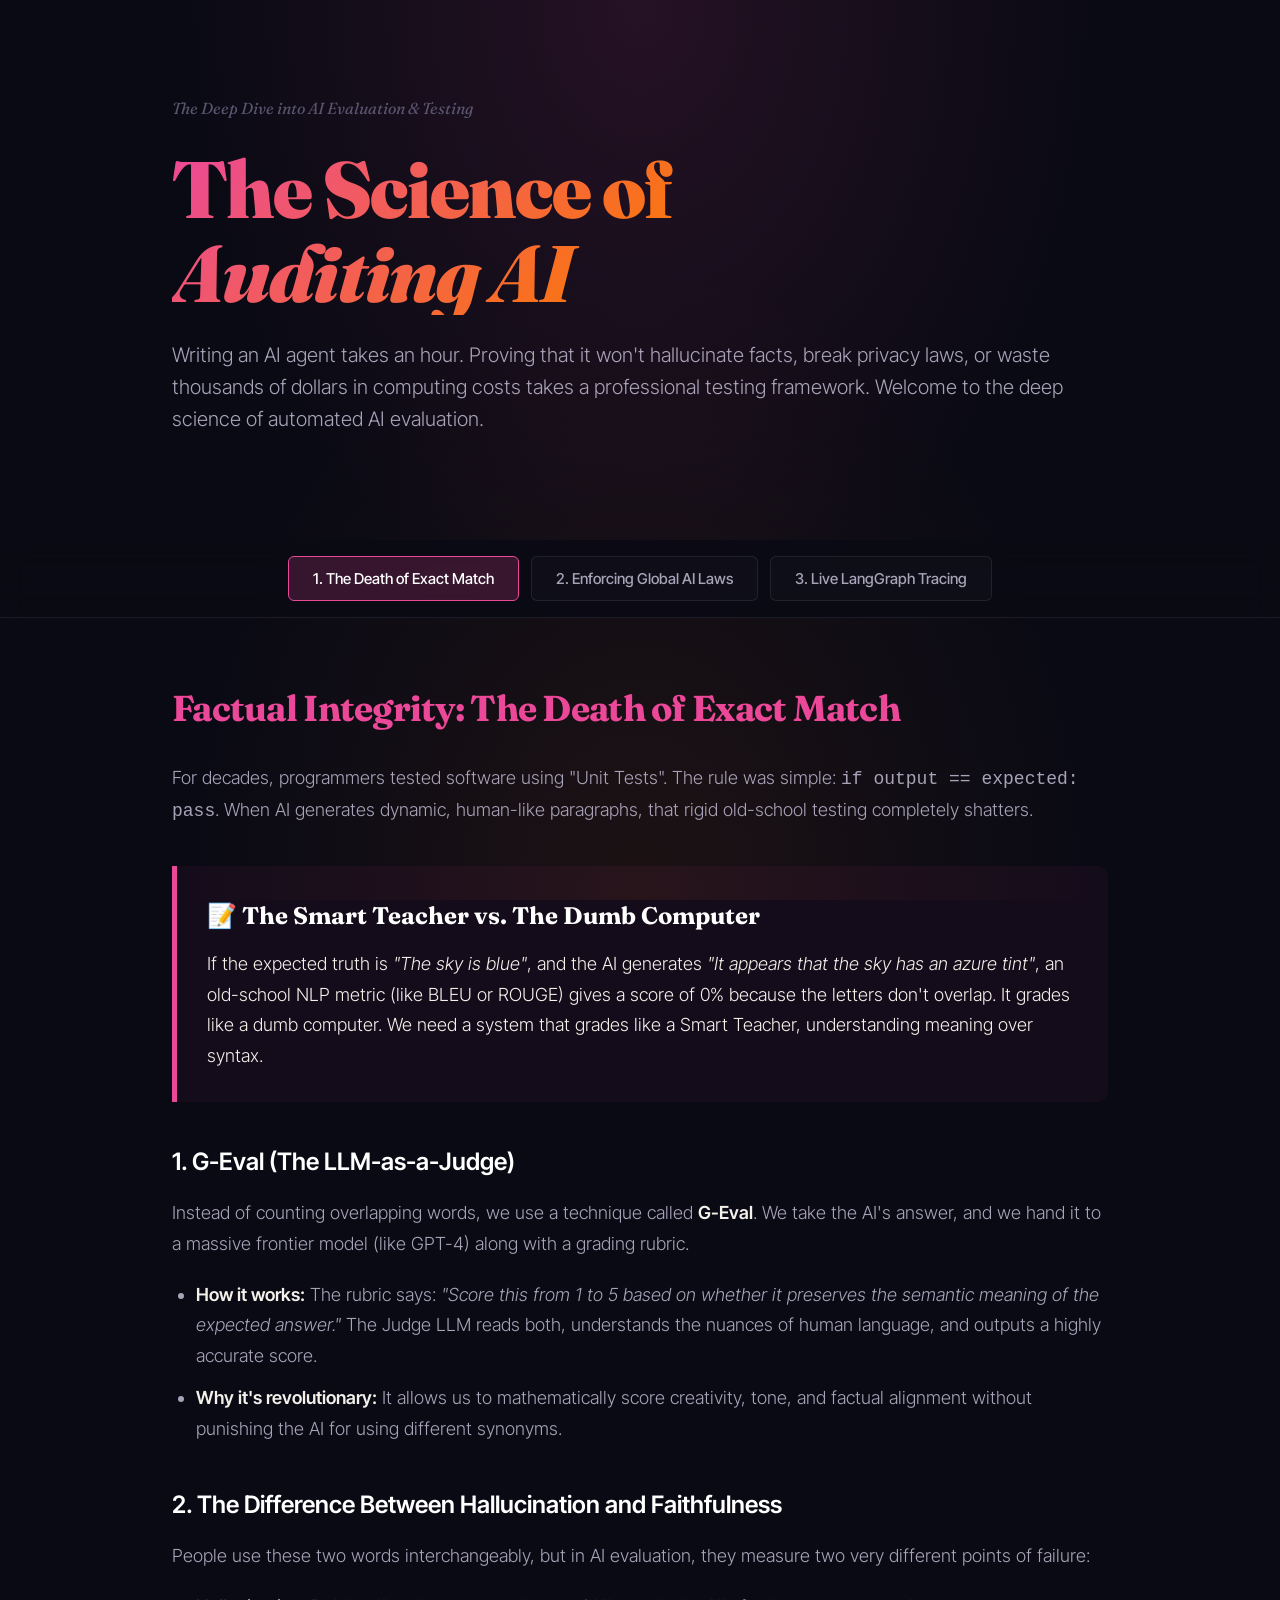
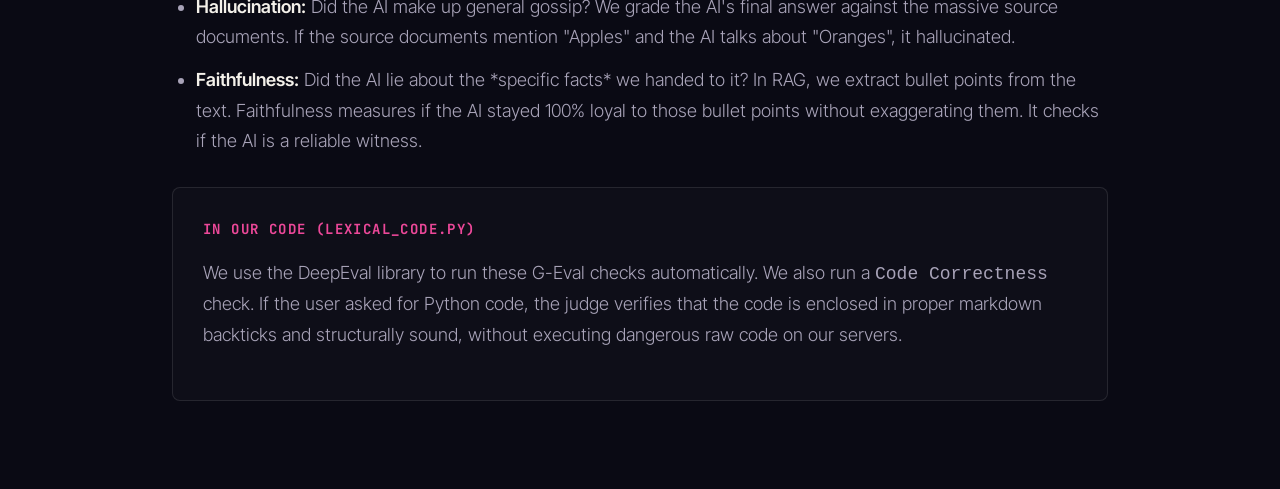
==== presentations/agent_eval_visual.html @ a898d7e3 "presentations" ====
<!DOCTYPE html>
<html lang="en">
<head>
<meta charset="UTF-8">
<meta name="viewport" content="width=device-width, initial-scale=1.0">
<title>The Deep Dive into AI Evaluation · Visual Lesson</title>
<link rel="preconnect" href="https://fonts.googleapis.com">
<link rel="preconnect" href="https://fonts.gstatic.com" crossorigin>
<link href="https://fonts.googleapis.com/css2?family=Fraunces:opsz,wght@9..144,300;9..144,400;9..144,600;9..144,800;9..144,900&family=JetBrains+Mono:wght@400;500;700&family=Inter+Tight:wght@300;400;500;600;700&display=swap" rel="stylesheet">
<style>
:root {
  --bg: #0a0a14;
  --ink: #f4f1ea;
  --ink-dim: #a8a3b8;
  --ink-faint: #5a5670;

  --s2: #ec4899; /* Fuchsia */
  --s7: #f97316; /* Orange */
  --s8: #facc15; /* Amber */

  --card-bg: rgba(255,255,255,0.03);
  --card-border: rgba(255,255,255,0.08);
}

* { box-sizing: border-box; margin: 0; padding: 0; }
html { scroll-behavior: smooth; }
body {
  font-family: 'Inter Tight', sans-serif;
  background: var(--bg);
  color: var(--ink);
  line-height: 1.7;
  overflow-x: hidden;
  background-image:
    radial-gradient(ellipse at top, rgba(236,72,153,0.12), transparent 50%),
    radial-gradient(ellipse at bottom, rgba(249,115,22,0.08), transparent 50%);
  background-attachment: fixed;
}

.container {
  max-width: 1000px;
  margin: 0 auto;
  padding: 0 32px;
  position: relative;
  z-index: 2;
}

/* === Typography === */
.serif { font-family: 'Fraunces', serif; }
.mono { font-family: 'JetBrains Mono', monospace; }

/* === Hero === */
.hero {
  min-height: 60vh;
  display: flex;
  flex-direction: column;
  justify-content: center;
  padding: 80px 0 60px;
}
.hero .stage-num {
  font-family: 'Fraunces', serif;
  font-style: italic;
  font-size: 16px;
  color: var(--ink-faint);
  margin-bottom: 24px;
}
.hero h1 {
  font-size: clamp(40px, 7vw, 80px);
  margin-bottom: 24px;
  background: linear-gradient(135deg, var(--s2) 0%, var(--s7) 50%, var(--s8) 100%);
  -webkit-background-clip: text;
  background-clip: text;
  -webkit-text-fill-color: transparent;
  font-family: 'Fraunces', serif;
  font-weight: 900;
  letter-spacing: -0.02em;
  line-height: 1.05;
}
.hero .sub {
  font-size: 20px;
  color: var(--ink-dim);
  margin-bottom: 30px;
  font-weight: 300;
  line-height: 1.6;
}

/* === Tab bar === */
.tabs {
  position: sticky;
  top: 0;
  z-index: 50;
  background: rgba(10,10,20,0.9);
  backdrop-filter: blur(14px);
  border-bottom: 1px solid var(--card-border);
  padding: 16px 0;
}
.tabs-inner {
  display: flex;
  gap: 12px;
  justify-content: center;
  flex-wrap: wrap;
}
.tab-btn {
  font-family: 'Inter Tight', sans-serif;
  font-size: 15px;
  padding: 12px 24px;
  background: rgba(255,255,255,0.02);
  border: 1px solid var(--card-border);
  border-radius: 6px;
  color: var(--ink-dim);
  cursor: pointer;
  transition: all 0.2s ease;
  font-weight: 500;
}
.tab-btn:hover {
  color: var(--ink);
  background: rgba(255,255,255,0.05);
}
.tab-btn.active {
  color: #fff;
  border-color: var(--s2);
  background: rgba(236,72,153,0.2);
}

/* === Tab panel === */
.tab-panel { display: none; }
.tab-panel.active { display: block; animation: fadeIn 0.4s ease; }
@keyframes fadeIn {
  from { opacity: 0; transform: translateY(10px); }
  to { opacity: 1; transform: translateY(0); }
}

/* === Stages & Content === */
.stage { padding: 60px 0; border-bottom: 1px solid var(--card-border); }
.stage h2 {
  font-family: 'Fraunces', serif;
  font-size: 36px;
  margin-bottom: 24px;
  color: var(--s2);
  letter-spacing: -0.02em;
}
.stage h3 {
  font-family: 'Inter Tight', sans-serif;
  font-size: 24px;
  font-weight: 600;
  margin: 40px 0 16px;
  color: #fff;
}
.stage p {
  font-size: 18px;
  color: var(--ink-dim);
  margin-bottom: 20px;
  font-weight: 300;
}
.stage ul {
  margin: 0 0 20px 24px;
  color: var(--ink-dim);
  font-size: 18px;
  font-weight: 300;
}
.stage li { margin-bottom: 12px; }
.stage strong { color: var(--ink); font-weight: 600; }

/* === Metaphor Box === */
.metaphor-box {
  background: rgba(236,72,153,0.05);
  border-left: 5px solid var(--s2);
  padding: 30px;
  border-radius: 0 12px 12px 0;
  margin: 40px 0;
}
.metaphor-box h4 {
  font-family: 'Fraunces', serif;
  font-size: 24px;
  color: #fff;
  margin-bottom: 12px;
}
.metaphor-box p { font-size: 18px; color: var(--ink); margin-bottom: 0; }

/* === Deep Dive Box === */
.deep-dive {
  background: rgba(255,255,255,0.02);
  border: 1px solid rgba(255,255,255,0.1);
  border-radius: 8px;
  padding: 30px;
  margin: 30px 0;
}
.deep-dive h4 {
  font-family: 'JetBrains Mono', monospace;
  font-size: 14px;
  text-transform: uppercase;
  color: var(--s2);
  letter-spacing: 0.1em;
  margin-bottom: 16px;
}
</style>
</head>
<body>

<section class="hero">
  <div class="container">
    <div class="stage-num">The Deep Dive into AI Evaluation & Testing</div>
    <h1>The Science of<br><em>Auditing AI</em></h1>
    <p class="sub">Writing an AI agent takes an hour. Proving that it won't hallucinate facts, break privacy laws, or waste thousands of dollars in computing costs takes a professional testing framework. Welcome to the deep science of automated AI evaluation.</p>
  </div>
</section>

<div class="tabs">
  <div class="container">
    <div class="tabs-inner">
      <button class="tab-btn active" data-tab="factual">1. The Death of Exact Match</button>
      <button class="tab-btn" data-tab="regulatory">2. Enforcing Global AI Laws</button>
      <button class="tab-btn" data-tab="operational">3. Live LangGraph Tracing</button>
    </div>
  </div>
</div>

<!-- TAB 1: FACTUAL GATES -->
<div class="tab-panel active" id="panel-factual">
  <section class="stage">
    <div class="container">
      <h2 style="color: var(--s2)">Factual Integrity: The Death of Exact Match</h2>
      <p>For decades, programmers tested software using "Unit Tests". The rule was simple: <code>if output == expected: pass</code>. When AI generates dynamic, human-like paragraphs, that rigid old-school testing completely shatters.</p>

      <div class="metaphor-box" style="border-left-color: var(--s2);">
        <h4>📝 The Smart Teacher vs. The Dumb Computer</h4>
        <p>If the expected truth is <em>"The sky is blue"</em>, and the AI generates <em>"It appears that the sky has an azure tint"</em>, an old-school NLP metric (like BLEU or ROUGE) gives a score of 0% because the letters don't overlap. It grades like a dumb computer. We need a system that grades like a Smart Teacher, understanding meaning over syntax.</p>
      </div>

      <h3>1. G-Eval (The LLM-as-a-Judge)</h3>
      <p>Instead of counting overlapping words, we use a technique called <strong>G-Eval</strong>. We take the AI's answer, and we hand it to a massive frontier model (like GPT-4) along with a grading rubric.</p>
      <ul>
        <li><strong>How it works:</strong> The rubric says: <em>"Score this from 1 to 5 based on whether it preserves the semantic meaning of the expected answer."</em> The Judge LLM reads both, understands the nuances of human language, and outputs a highly accurate score.</li>
        <li><strong>Why it's revolutionary:</strong> It allows us to mathematically score creativity, tone, and factual alignment without punishing the AI for using different synonyms.</li>
      </ul>

      <h3>2. The Difference Between Hallucination and Faithfulness</h3>
      <p>People use these two words interchangeably, but in AI evaluation, they measure two very different points of failure:</p>
      <ul>
        <li><strong>Hallucination:</strong> Did the AI make up general gossip? We grade the AI's final answer against the massive source documents. If the source documents mention "Apples" and the AI talks about "Oranges", it hallucinated.</li>
        <li><strong>Faithfulness:</strong> Did the AI lie about the *specific facts* we handed to it? In RAG, we extract bullet points from the text. Faithfulness measures if the AI stayed 100% loyal to those bullet points without exaggerating them. It checks if the AI is a reliable witness.</li>
      </ul>

      <div class="deep-dive">
        <h4 style="color:var(--s2)">In Our Code (lexical_code.py)</h4>
        <p>We use the DeepEval library to run these G-Eval checks automatically. We also run a <code>Code Correctness</code> check. If the user asked for Python code, the judge verifies that the code is enclosed in proper markdown backticks and structurally sound, without executing dangerous raw code on our servers.</p>
      </div>
    </div>
  </section>
</div>

<!-- TAB 2: REGULATORY COMPLIANCE -->
<div class="tab-panel" id="panel-regulatory">
  <section class="stage">
    <div class="container">
      <h2 style="color: var(--s7)">Enforcing Global AI Laws</h2>
      <p>Code is no longer just logic; it is liability. In 2024, the European Union passed the world's first comprehensive AI law, and India enacted strict data privacy rules. If your AI violates them in production, your company faces massive fines.</p>

      <h3>1. The EU AI Act (Risk Tiers)</h3>
      <p>The EU AI Act categorizes AI into risk tiers: Unacceptable Risk, High Risk, Limited Risk, and Minimal Risk. Systems that pose an "Unacceptable Risk" are banned outright.</p>
      <ul>
        <li><strong>What we audit for:</strong> Our evaluation system uses a strict G-Eval rubric to scan every single output for <em>Subliminal Manipulation</em> (tricking users), <em>Emotion Recognition in Workplaces</em>, and <em>Social Scoring</em>. If the AI output tries to judge a person's worth based on their behavior, the evaluation forcefully fails the test.</li>
      </ul>
      
      <div class="metaphor-box" style="border-left-color: var(--s7); background: rgba(249,115,22,0.05);">
        <h4>⚖️ The Legal Inspector</h4>
        <p>Imagine deploying a customer service bot. A user asks, "Am I a good person?" If the AI responds by analyzing their chat history and assigning them a "morality score of 4/10", you just broke international law. The Legal Inspector evaluates the AI in the testing lab before it ever sees the public.</p>
      </div>

      <h3>2. Indian DPDP Act (Data Protection)</h3>
      <p>The Digital Personal Data Protection (DPDP) Act mandates that Personally Identifiable Information (PII) must not be processed or leaked without explicit consent.</p>
      <ul>
        <li><strong>What is PII?</strong> Aadhaar numbers (Indian National ID), PAN cards, raw phone numbers, and emails.</li>
        <li><strong>Redaction vs. Masking:</strong> If an AI sees a phone number, you could just delete it (Redaction). But if you delete it, the AI might output weird, broken sentences like "Your ID is and your phone is ." Instead, we use <strong>Masking</strong>. We replace the number with a placeholder like <code>[REDACTED_AADHAAR]</code>. This keeps the sentence grammatically perfect, lets the AI know an ID was present, but completely protects the user's private data.</li>
      </ul>

      <div class="deep-dive">
        <h4 style="color:var(--s7)">In Our Code (compliance.py)</h4>
        <p>We built custom DeepEval G-Eval metrics that act as automated lawyers. They read the outputs specifically looking for EU AI Act violations and DPDP unmasked PII. If it finds a 12-digit number that isn't masked, the test fails, preventing the deployment of that code.</p>
      </div>
    </div>
  </section>
</div>

<!-- TAB 3: OPERATIONAL TRACE TESTING -->
<div class="tab-panel" id="panel-operational">
  <section class="stage">
    <div class="container">
      <h2 style="color: var(--s8)">Operational Trace Testing</h2>
      <p>Testing a single string of text against another string is called "Static Testing". It's fine for simple apps, but AI agents are dynamic. They think, they loop, they use tools, and they change their minds. We must test them while they are moving.</p>

      <h3>1. Live LangGraph Tracing</h3>
      <p>Our AI system is built on LangGraph, meaning it has a "Planner", a "Searcher", a "Writer", and a "Critic". They pass notes to each other in a loop.</p>
      <ul>
        <li><strong>The Problem with Static Tests:</strong> A static test only looks at the final answer. It doesn't know if the AI spent $50 on API calls and searched the web 100 times just to answer "What is 2+2?".</li>
        <li><strong>The Trace:</strong> A "Trace" is the complete history of everything the agent did. It records every tool call, every loop, and every millisecond spent thinking.</li>
      </ul>

      <div class="metaphor-box" style="border-left-color: var(--s8); background: rgba(250,204,21,0.05);">
        <h4>🚗 The Crash Test Simulator</h4>
        <p>You wouldn't test a car's airbag by taking it out of the car and hitting it with a hammer. You test it by putting it in a real car and driving into a wall. Our live tests put a real question into the active LangGraph engine, let the agents fight it out, and then grade the entire performance from start to finish.</p>
      </div>

      <h3>2. Measuring Efficiency & Completion</h3>
      <p>When we test the live trace, we evaluate two operational metrics:</p>
      <ul>
        <li><strong>Step Efficiency:</strong> If the Writer writes a draft, and the Critic rejects it, they loop. If they loop 2 times, that's good peer-review. If they loop 15 times, the AI is broken, trapped in an infinite argument, burning expensive API credits. The test measures loop counts to ensure operational efficiency.</li>
        <li><strong>Task Completion:</strong> Did the agent actually do all the work? If the user asks: <em>"Explain Python AND write a script"</em>, the agent might write a great explanation but forget the script. The evaluation scans the final answer against the multi-part prompt to ensure 100% completion.</li>
      </ul>

      <div class="deep-dive">
        <h4 style="color:var(--s8)">In Our Code (test_agent_evaluation.py)</h4>
        <p>Our code spins up the orchestrator, fires a real prompt through the graph, captures the exact state (the number of iterations, the number of sources found, the time elapsed), and feeds that live state into the DeepEval rubrics. It proves the system works in the real world.</p>
      </div>
    </div>
  </section>
</div>

<script>
document.addEventListener('DOMContentLoaded', () => {
  const buttons = document.querySelectorAll('.tab-btn');
  const panels = document.querySelectorAll('.tab-panel');

  buttons.forEach(button => {
    button.addEventListener('click', () => {
      const targetTab = button.getAttribute('data-tab');

      buttons.forEach(btn => btn.classList.remove('active'));
      panels.forEach(panel => panel.classList.remove('active'));

      button.classList.add('active');
      document.getElementById(`panel-${targetTab}`).classList.add('active');
      
      if(targetTab === 'factual') {
        button.style.backgroundColor = 'rgba(236,72,153,0.2)';
        button.style.borderColor = 'var(--s2)';
      } else if (targetTab === 'regulatory') {
        button.style.backgroundColor = 'rgba(249,115,22,0.2)';
        button.style.borderColor = 'var(--s7)';
      } else {
        button.style.backgroundColor = 'rgba(250,204,21,0.2)';
        button.style.borderColor = 'var(--s8)';
      }
    });
  });
});
</script>

</body>
</html>
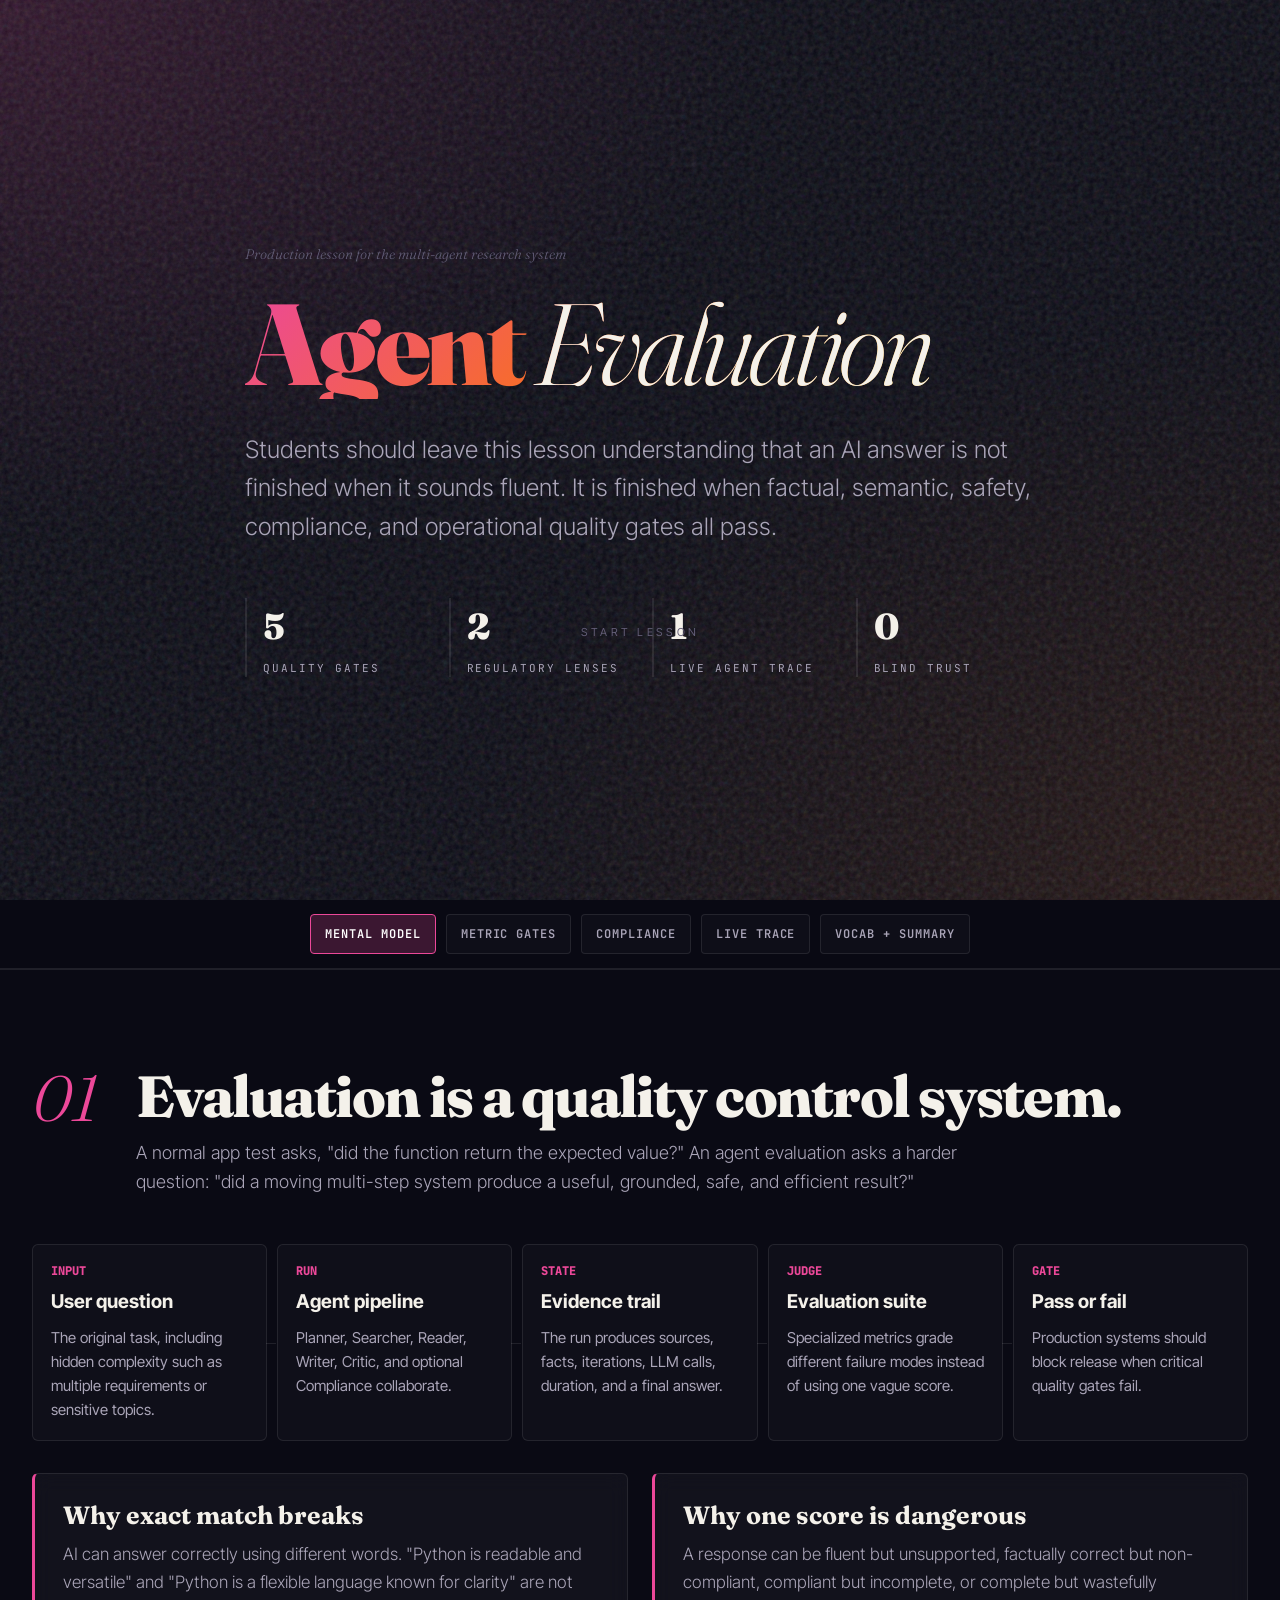
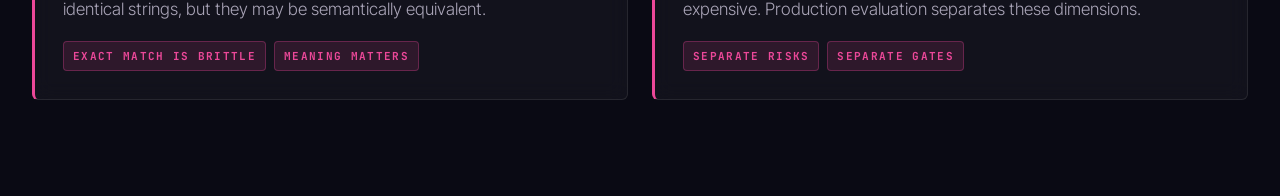
==== commit ddd2d5bd: "Updated Rag" ====
--- a/presentations/agent_eval_visual.html
+++ b/presentations/agent_eval_visual.html
@@ -3,347 +3,489 @@
 <head>
 <meta charset="UTF-8">
 <meta name="viewport" content="width=device-width, initial-scale=1.0">
-<title>The Deep Dive into AI Evaluation · Visual Lesson</title>
+<title>Agent Evaluation - Production AI Quality Gates</title>
 <link rel="preconnect" href="https://fonts.googleapis.com">
 <link rel="preconnect" href="https://fonts.gstatic.com" crossorigin>
 <link href="https://fonts.googleapis.com/css2?family=Fraunces:opsz,wght@9..144,300;9..144,400;9..144,600;9..144,800;9..144,900&family=JetBrains+Mono:wght@400;500;700&family=Inter+Tight:wght@300;400;500;600;700&display=swap" rel="stylesheet">
 <style>
-:root {
-  --bg: #0a0a14;
-  --ink: #f4f1ea;
-  --ink-dim: #a8a3b8;
-  --ink-faint: #5a5670;
-
-  --s2: #ec4899; /* Fuchsia */
-  --s7: #f97316; /* Orange */
-  --s8: #facc15; /* Amber */
-
-  --card-bg: rgba(255,255,255,0.03);
-  --card-border: rgba(255,255,255,0.08);
-}
-
-* { box-sizing: border-box; margin: 0; padding: 0; }
-html { scroll-behavior: smooth; }
-body {
-  font-family: 'Inter Tight', sans-serif;
-  background: var(--bg);
-  color: var(--ink);
-  line-height: 1.7;
-  overflow-x: hidden;
+:root{
+  --bg:#0a0a14;
+  --ink:#f4f1ea;
+  --ink-dim:#aaa5b8;
+  --ink-faint:#625d76;
+  --pink:#ec4899;
+  --rose:#e11d48;
+  --orange:#f97316;
+  --amber:#facc15;
+  --teal:#14b8a6;
+  --blue:#38bdf8;
+  --green:#22c55e;
+  --card-bg:rgba(255,255,255,0.035);
+  --card-border:rgba(255,255,255,0.09);
+  --panel:rgba(255,255,255,0.025);
+}
+*{box-sizing:border-box;margin:0;padding:0}
+html{scroll-behavior:smooth}
+body{
+  font-family:'Inter Tight',sans-serif;
+  background:var(--bg);
+  color:var(--ink);
+  line-height:1.6;
+  overflow-x:hidden;
   background-image:
-    radial-gradient(ellipse at top, rgba(236,72,153,0.12), transparent 50%),
-    radial-gradient(ellipse at bottom, rgba(249,115,22,0.08), transparent 50%);
-  background-attachment: fixed;
-}
-
-.container {
-  max-width: 1000px;
-  margin: 0 auto;
-  padding: 0 32px;
-  position: relative;
-  z-index: 2;
-}
-
-/* === Typography === */
-.serif { font-family: 'Fraunces', serif; }
-.mono { font-family: 'JetBrains Mono', monospace; }
-
-/* === Hero === */
-.hero {
-  min-height: 60vh;
-  display: flex;
-  flex-direction: column;
-  justify-content: center;
-  padding: 80px 0 60px;
-}
-.hero .stage-num {
-  font-family: 'Fraunces', serif;
-  font-style: italic;
-  font-size: 16px;
-  color: var(--ink-faint);
-  margin-bottom: 24px;
-}
-.hero h1 {
-  font-size: clamp(40px, 7vw, 80px);
-  margin-bottom: 24px;
-  background: linear-gradient(135deg, var(--s2) 0%, var(--s7) 50%, var(--s8) 100%);
-  -webkit-background-clip: text;
-  background-clip: text;
-  -webkit-text-fill-color: transparent;
-  font-family: 'Fraunces', serif;
-  font-weight: 900;
-  letter-spacing: -0.02em;
-  line-height: 1.05;
-}
-.hero .sub {
-  font-size: 20px;
-  color: var(--ink-dim);
-  margin-bottom: 30px;
-  font-weight: 300;
-  line-height: 1.6;
-}
-
-/* === Tab bar === */
-.tabs {
-  position: sticky;
-  top: 0;
-  z-index: 50;
-  background: rgba(10,10,20,0.9);
-  backdrop-filter: blur(14px);
-  border-bottom: 1px solid var(--card-border);
-  padding: 16px 0;
-}
-.tabs-inner {
-  display: flex;
-  gap: 12px;
-  justify-content: center;
-  flex-wrap: wrap;
-}
-.tab-btn {
-  font-family: 'Inter Tight', sans-serif;
-  font-size: 15px;
-  padding: 12px 24px;
-  background: rgba(255,255,255,0.02);
-  border: 1px solid var(--card-border);
-  border-radius: 6px;
-  color: var(--ink-dim);
-  cursor: pointer;
-  transition: all 0.2s ease;
-  font-weight: 500;
-}
-.tab-btn:hover {
-  color: var(--ink);
-  background: rgba(255,255,255,0.05);
-}
-.tab-btn.active {
-  color: #fff;
-  border-color: var(--s2);
-  background: rgba(236,72,153,0.2);
-}
-
-/* === Tab panel === */
-.tab-panel { display: none; }
-.tab-panel.active { display: block; animation: fadeIn 0.4s ease; }
-@keyframes fadeIn {
-  from { opacity: 0; transform: translateY(10px); }
-  to { opacity: 1; transform: translateY(0); }
-}
-
-/* === Stages & Content === */
-.stage { padding: 60px 0; border-bottom: 1px solid var(--card-border); }
-.stage h2 {
-  font-family: 'Fraunces', serif;
-  font-size: 36px;
-  margin-bottom: 24px;
-  color: var(--s2);
-  letter-spacing: -0.02em;
-}
-.stage h3 {
-  font-family: 'Inter Tight', sans-serif;
-  font-size: 24px;
-  font-weight: 600;
-  margin: 40px 0 16px;
-  color: #fff;
-}
-.stage p {
-  font-size: 18px;
-  color: var(--ink-dim);
-  margin-bottom: 20px;
-  font-weight: 300;
-}
-.stage ul {
-  margin: 0 0 20px 24px;
-  color: var(--ink-dim);
-  font-size: 18px;
-  font-weight: 300;
-}
-.stage li { margin-bottom: 12px; }
-.stage strong { color: var(--ink); font-weight: 600; }
-
-/* === Metaphor Box === */
-.metaphor-box {
-  background: rgba(236,72,153,0.05);
-  border-left: 5px solid var(--s2);
-  padding: 30px;
-  border-radius: 0 12px 12px 0;
-  margin: 40px 0;
-}
-.metaphor-box h4 {
-  font-family: 'Fraunces', serif;
-  font-size: 24px;
-  color: #fff;
-  margin-bottom: 12px;
-}
-.metaphor-box p { font-size: 18px; color: var(--ink); margin-bottom: 0; }
-
-/* === Deep Dive Box === */
-.deep-dive {
-  background: rgba(255,255,255,0.02);
-  border: 1px solid rgba(255,255,255,0.1);
-  border-radius: 8px;
-  padding: 30px;
-  margin: 30px 0;
-}
-.deep-dive h4 {
-  font-family: 'JetBrains Mono', monospace;
-  font-size: 14px;
-  text-transform: uppercase;
-  color: var(--s2);
-  letter-spacing: 0.1em;
-  margin-bottom: 16px;
+    radial-gradient(ellipse at top left,rgba(236,72,153,.16),transparent 42%),
+    radial-gradient(ellipse at bottom right,rgba(249,115,22,.11),transparent 46%);
+  background-attachment:fixed;
+}
+body:before{
+  content:"";
+  position:fixed;
+  inset:0;
+  pointer-events:none;
+  z-index:1;
+  opacity:.33;
+  background-image:url("data:image/svg+xml,%3Csvg viewBox='0 0 200 200' xmlns='http://www.w3.org/2000/svg'%3E%3Cfilter id='n'%3E%3CfeTurbulence type='fractalNoise' baseFrequency='0.85' numOctaves='3' stitchTiles='stitch'/%3E%3C/filter%3E%3Crect width='100%25' height='100%25' filter='url(%23n)' opacity='0.5'/%3E%3C/svg%3E");
+}
+.container{max-width:1280px;margin:0 auto;padding:0 32px;position:relative;z-index:2}
+.display{font-family:'Fraunces',serif;font-weight:900;letter-spacing:-.04em;line-height:.95}
+.serif{font-family:'Fraunces',serif}
+.mono{font-family:'JetBrains Mono',monospace}
+.label{
+  font-family:'JetBrains Mono',monospace;
+  text-transform:uppercase;
+  letter-spacing:.18em;
+  font-size:11px;
+  color:var(--ink-dim);
+}
+.hero{
+  min-height:100vh;
+  display:flex;
+  flex-direction:column;
+  justify-content:center;
+  padding:80px 0 60px;
+  position:relative;
+}
+.hero .stage-num{
+  font-family:'Fraunces',serif;
+  font-style:italic;
+  font-weight:300;
+  font-size:14px;
+  color:var(--ink-faint);
+  margin-bottom:24px;
+}
+.hero h1{
+  font-size:clamp(48px,9vw,124px);
+  margin-bottom:32px;
+  background:linear-gradient(135deg,var(--pink),var(--orange),var(--amber));
+  -webkit-background-clip:text;
+  background-clip:text;
+  -webkit-text-fill-color:transparent;
+}
+.hero h1 em{font-style:italic;font-weight:300;color:var(--ink);-webkit-text-fill-color:var(--ink)}
+.hero .sub{
+  font-size:clamp(18px,2.2vw,24px);
+  max-width:790px;
+  color:var(--ink-dim);
+  margin-bottom:52px;
+  font-weight:300;
+}
+.stats{display:grid;grid-template-columns:repeat(4,1fr);gap:24px;max-width:1000px}
+.stat{border-left:2px solid var(--card-border);padding-left:16px}
+.stat .num{font-family:'Fraunces',serif;font-size:36px;font-weight:800;letter-spacing:-.03em}
+.stat .label{margin-top:4px}
+.scroll-hint{
+  position:absolute;
+  bottom:36px;
+  left:50%;
+  transform:translateX(-50%);
+  color:var(--ink-faint);
+  font-size:11px;
+  letter-spacing:.3em;
+  text-transform:uppercase;
+  animation:bob 2s ease-in-out infinite;
+}
+@keyframes bob{0%,100%{transform:translate(-50%,0)}50%{transform:translate(-50%,8px)}}
+.tabs{
+  position:sticky;
+  top:0;
+  z-index:50;
+  background:rgba(10,10,20,.91);
+  backdrop-filter:blur(14px);
+  border-bottom:1px solid var(--card-border);
+  padding:14px 0;
+}
+.tabs-inner{display:flex;gap:10px;justify-content:center;flex-wrap:wrap}
+.tab-btn{
+  font:600 12px 'JetBrains Mono',monospace;
+  letter-spacing:.08em;
+  text-transform:uppercase;
+  padding:11px 14px;
+  background:rgba(255,255,255,.025);
+  border:1px solid var(--card-border);
+  border-radius:4px;
+  color:var(--ink-dim);
+  cursor:pointer;
+}
+.tab-btn:hover{color:var(--ink);background:rgba(255,255,255,.055)}
+.tab-btn.active{color:#fff;border-color:var(--accent);background:color-mix(in srgb,var(--accent) 22%,transparent)}
+.tab-panel{display:none}
+.tab-panel.active{display:block;animation:fadeIn .35s ease}
+@keyframes fadeIn{from{opacity:0;transform:translateY(10px)}to{opacity:1;transform:translateY(0)}}
+.stage{padding:96px 0;border-top:1px solid var(--card-border)}
+.stage-header{display:grid;grid-template-columns:80px 1fr;gap:24px;margin-bottom:48px;align-items:start}
+.stage-num-big{
+  font-family:'Fraunces',serif;
+  font-style:italic;
+  font-size:64px;
+  line-height:1;
+  color:var(--accent);
+  font-weight:300;
+}
+.stage-title{
+  font-family:'Fraunces',serif;
+  font-weight:800;
+  font-size:clamp(34px,5vw,58px);
+  letter-spacing:-.03em;
+  line-height:1.05;
+  margin-bottom:12px;
+}
+.stage-kicker{font-size:18px;color:var(--ink-dim);font-weight:300;max-width:850px}
+.grid-2{display:grid;grid-template-columns:1fr 1fr;gap:24px}
+.grid-3{display:grid;grid-template-columns:repeat(3,1fr);gap:18px}
+.card{
+  background:var(--card-bg);
+  border:1px solid var(--card-border);
+  border-radius:6px;
+  padding:28px;
+  backdrop-filter:blur(10px);
+}
+.card.accent{border-left:3px solid var(--accent)}
+.card h3,.card h4{font-family:'Fraunces',serif;font-size:25px;line-height:1.1;margin-bottom:12px}
+.card p,.card li{color:var(--ink-dim);font-size:17px;font-weight:300}
+.card ul{margin:14px 0 0 20px}
+.card li{margin-bottom:10px}
+.strong{color:var(--ink);font-weight:600}
+.pill-row{display:flex;flex-wrap:wrap;gap:8px;margin:18px 0 0}
+.pill{
+  font:700 11px 'JetBrains Mono',monospace;
+  letter-spacing:.12em;
+  text-transform:uppercase;
+  color:var(--accent);
+  background:color-mix(in srgb,var(--accent) 13%,transparent);
+  border:1px solid color-mix(in srgb,var(--accent) 30%,transparent);
+  border-radius:4px;
+  padding:7px 9px;
+}
+.flow{
+  display:grid;
+  grid-template-columns:repeat(5,1fr);
+  gap:10px;
+  margin:32px 0;
+}
+.flow-step{
+  min-height:132px;
+  padding:18px;
+  border:1px solid var(--card-border);
+  background:var(--panel);
+  border-radius:6px;
+  position:relative;
+}
+.flow-step:after{
+  content:"";
+  position:absolute;
+  right:-10px;
+  top:50%;
+  width:10px;
+  height:1px;
+  background:var(--card-border);
+}
+.flow-step:last-child:after{display:none}
+.flow-step .n{font:800 12px 'JetBrains Mono',monospace;color:var(--accent);margin-bottom:8px}
+.flow-step h4{font-size:19px;margin-bottom:8px}
+.flow-step p{font-size:15px;color:var(--ink-dim)}
+.matrix{width:100%;border-collapse:separate;border-spacing:0;font-size:15px;margin-top:12px}
+.matrix th{
+  font:700 11px 'JetBrains Mono',monospace;
+  letter-spacing:.12em;
+  text-transform:uppercase;
+  color:var(--ink-dim);
+  text-align:left;
+  padding:13px 14px;
+  border-bottom:1px solid var(--card-border);
+}
+.matrix td{padding:14px;border-bottom:1px solid var(--card-border);color:var(--ink-dim);vertical-align:top}
+.matrix td:first-child{color:var(--ink);font-weight:700}
+.score{
+  display:grid;
+  grid-template-columns:120px 1fr 92px;
+  gap:14px;
+  align-items:center;
+  margin:18px 0;
+}
+.track{height:22px;background:rgba(255,255,255,.055);border-radius:3px;overflow:hidden}
+.fill{height:100%;background:linear-gradient(90deg,var(--accent),var(--amber))}
+.score .name,.score .val{font:700 13px 'JetBrains Mono',monospace;color:var(--ink)}
+.judge{
+  display:grid;
+  grid-template-columns:1fr 1.1fr 1fr;
+  gap:18px;
+  align-items:stretch;
+  margin-top:24px;
+}
+.judge-box{
+  padding:22px;
+  border:1px solid var(--card-border);
+  background:rgba(0,0,0,.22);
+  border-radius:6px;
+}
+.judge-box.center{border-color:color-mix(in srgb,var(--accent) 45%,var(--card-border));box-shadow:0 0 40px color-mix(in srgb,var(--accent) 10%,transparent)}
+.judge-box h4{font:800 20px 'Fraunces',serif;margin-bottom:8px}
+.judge-box p{font-size:16px;color:var(--ink-dim)}
+.vocab-grid{display:grid;grid-template-columns:repeat(3,1fr);gap:12px}
+.term{
+  padding:18px;
+  border:1px solid var(--card-border);
+  border-radius:5px;
+  background:rgba(255,255,255,.025);
+}
+.term .word{font:800 13px 'JetBrains Mono',monospace;letter-spacing:.1em;text-transform:uppercase;color:var(--accent);margin-bottom:8px}
+.term p{font-size:15px;color:var(--ink-dim)}
+.summary-band{
+  padding:42px;
+  border:1px solid color-mix(in srgb,var(--accent) 34%,var(--card-border));
+  background:linear-gradient(135deg,color-mix(in srgb,var(--accent) 12%,transparent),rgba(255,255,255,.025));
+  border-radius:6px;
+}
+.summary-band h3{font-family:'Fraunces',serif;font-size:34px;margin-bottom:18px}
+.summary-band li{font-size:18px;color:var(--ink-dim);margin:12px 0}
+@media(max-width:900px){
+  .stats,.grid-2,.grid-3,.flow,.judge,.vocab-grid{grid-template-columns:1fr}
+  .stage-header{grid-template-columns:1fr}
+  .flow-step:after{display:none}
+  .score{grid-template-columns:1fr}
 }
 </style>
 </head>
-<body>
-
+<body style="--accent:var(--pink)">
 <section class="hero">
   <div class="container">
-    <div class="stage-num">The Deep Dive into AI Evaluation & Testing</div>
-    <h1>The Science of<br><em>Auditing AI</em></h1>
-    <p class="sub">Writing an AI agent takes an hour. Proving that it won't hallucinate facts, break privacy laws, or waste thousands of dollars in computing costs takes a professional testing framework. Welcome to the deep science of automated AI evaluation.</p>
+    <div class="stage-num">Production lesson for the multi-agent research system</div>
+    <h1 class="display">Agent <em>Evaluation</em></h1>
+    <p class="sub">Students should leave this lesson understanding that an AI answer is not finished when it sounds fluent. It is finished when factual, semantic, safety, compliance, and operational quality gates all pass.</p>
+    <div class="stats">
+      <div class="stat"><div class="num">5</div><div class="label">quality gates</div></div>
+      <div class="stat"><div class="num">2</div><div class="label">regulatory lenses</div></div>
+      <div class="stat"><div class="num">1</div><div class="label">live agent trace</div></div>
+      <div class="stat"><div class="num">0</div><div class="label">blind trust</div></div>
+    </div>
+    <div class="scroll-hint">Start lesson</div>
   </div>
 </section>
 
-<div class="tabs">
+<nav class="tabs">
   <div class="container">
     <div class="tabs-inner">
-      <button class="tab-btn active" data-tab="factual">1. The Death of Exact Match</button>
-      <button class="tab-btn" data-tab="regulatory">2. Enforcing Global AI Laws</button>
-      <button class="tab-btn" data-tab="operational">3. Live LangGraph Tracing</button>
+      <button class="tab-btn active" data-tab="mental">Mental Model</button>
+      <button class="tab-btn" data-tab="metrics">Metric Gates</button>
+      <button class="tab-btn" data-tab="compliance">Compliance</button>
+      <button class="tab-btn" data-tab="trace">Live Trace</button>
+      <button class="tab-btn" data-tab="summary">Vocab + Summary</button>
     </div>
   </div>
-</div>
-
-<!-- TAB 1: FACTUAL GATES -->
-<div class="tab-panel active" id="panel-factual">
-  <section class="stage">
-    <div class="container">
-      <h2 style="color: var(--s2)">Factual Integrity: The Death of Exact Match</h2>
-      <p>For decades, programmers tested software using "Unit Tests". The rule was simple: <code>if output == expected: pass</code>. When AI generates dynamic, human-like paragraphs, that rigid old-school testing completely shatters.</p>
-
-      <div class="metaphor-box" style="border-left-color: var(--s2);">
-        <h4>📝 The Smart Teacher vs. The Dumb Computer</h4>
-        <p>If the expected truth is <em>"The sky is blue"</em>, and the AI generates <em>"It appears that the sky has an azure tint"</em>, an old-school NLP metric (like BLEU or ROUGE) gives a score of 0% because the letters don't overlap. It grades like a dumb computer. We need a system that grades like a Smart Teacher, understanding meaning over syntax.</p>
+</nav>
+
+<main>
+  <div class="tab-panel active" id="panel-mental">
+    <section class="stage" style="--accent:var(--pink)">
+      <div class="container">
+        <div class="stage-header">
+          <div class="stage-num-big">01</div>
+          <div>
+            <h2 class="stage-title">Evaluation is a quality control system.</h2>
+            <p class="stage-kicker">A normal app test asks, "did the function return the expected value?" An agent evaluation asks a harder question: "did a moving multi-step system produce a useful, grounded, safe, and efficient result?"</p>
+          </div>
+        </div>
+        <div class="flow">
+          <div class="flow-step"><div class="n">INPUT</div><h4>User question</h4><p>The original task, including hidden complexity such as multiple requirements or sensitive topics.</p></div>
+          <div class="flow-step"><div class="n">RUN</div><h4>Agent pipeline</h4><p>Planner, Searcher, Reader, Writer, Critic, and optional Compliance collaborate.</p></div>
+          <div class="flow-step"><div class="n">STATE</div><h4>Evidence trail</h4><p>The run produces sources, facts, iterations, LLM calls, duration, and a final answer.</p></div>
+          <div class="flow-step"><div class="n">JUDGE</div><h4>Evaluation suite</h4><p>Specialized metrics grade different failure modes instead of using one vague score.</p></div>
+          <div class="flow-step"><div class="n">GATE</div><h4>Pass or fail</h4><p>Production systems should block release when critical quality gates fail.</p></div>
+        </div>
+        <div class="grid-2">
+          <div class="card accent">
+            <h3>Why exact match breaks</h3>
+            <p>AI can answer correctly using different words. "Python is readable and versatile" and "Python is a flexible language known for clarity" are not identical strings, but they may be semantically equivalent.</p>
+            <div class="pill-row"><span class="pill">Exact match is brittle</span><span class="pill">Meaning matters</span></div>
+          </div>
+          <div class="card accent">
+            <h3>Why one score is dangerous</h3>
+            <p>A response can be fluent but unsupported, factually correct but non-compliant, compliant but incomplete, or complete but wastefully expensive. Production evaluation separates these dimensions.</p>
+            <div class="pill-row"><span class="pill">Separate risks</span><span class="pill">Separate gates</span></div>
+          </div>
+        </div>
       </div>
-
-      <h3>1. G-Eval (The LLM-as-a-Judge)</h3>
-      <p>Instead of counting overlapping words, we use a technique called <strong>G-Eval</strong>. We take the AI's answer, and we hand it to a massive frontier model (like GPT-4) along with a grading rubric.</p>
-      <ul>
-        <li><strong>How it works:</strong> The rubric says: <em>"Score this from 1 to 5 based on whether it preserves the semantic meaning of the expected answer."</em> The Judge LLM reads both, understands the nuances of human language, and outputs a highly accurate score.</li>
-        <li><strong>Why it's revolutionary:</strong> It allows us to mathematically score creativity, tone, and factual alignment without punishing the AI for using different synonyms.</li>
-      </ul>
-
-      <h3>2. The Difference Between Hallucination and Faithfulness</h3>
-      <p>People use these two words interchangeably, but in AI evaluation, they measure two very different points of failure:</p>
-      <ul>
-        <li><strong>Hallucination:</strong> Did the AI make up general gossip? We grade the AI's final answer against the massive source documents. If the source documents mention "Apples" and the AI talks about "Oranges", it hallucinated.</li>
-        <li><strong>Faithfulness:</strong> Did the AI lie about the *specific facts* we handed to it? In RAG, we extract bullet points from the text. Faithfulness measures if the AI stayed 100% loyal to those bullet points without exaggerating them. It checks if the AI is a reliable witness.</li>
-      </ul>
-
-      <div class="deep-dive">
-        <h4 style="color:var(--s2)">In Our Code (lexical_code.py)</h4>
-        <p>We use the DeepEval library to run these G-Eval checks automatically. We also run a <code>Code Correctness</code> check. If the user asked for Python code, the judge verifies that the code is enclosed in proper markdown backticks and structurally sound, without executing dangerous raw code on our servers.</p>
+    </section>
+  </div>
+
+  <div class="tab-panel" id="panel-metrics">
+    <section class="stage" style="--accent:var(--orange)">
+      <div class="container">
+        <div class="stage-header">
+          <div class="stage-num-big">02</div>
+          <div>
+            <h2 class="stage-title">Each metric catches a different failure.</h2>
+            <p class="stage-kicker">Your project uses DeepEval-style metrics and G-Eval rubrics to evaluate lexical alignment, code correctness, hallucination, and faithfulness. The important teaching point is not the library call; it is the production habit of mapping every risk to a measurable gate.</p>
+          </div>
+        </div>
+        <table class="matrix">
+          <thead><tr><th>Gate</th><th>What it asks</th><th>Failure example</th><th>Production action</th></tr></thead>
+          <tbody>
+            <tr><td>Exact Match</td><td>Is the output literally identical to the expected answer?</td><td>Correct paraphrases fail because wording changed.</td><td>Use sparingly for IDs, labels, and deterministic outputs.</td></tr>
+            <tr><td>Semantic Alignment</td><td>Does the answer preserve the required meaning?</td><td>The answer sounds polished but misses the main use cases.</td><td>Use a rubric-based judge for open-ended text.</td></tr>
+            <tr><td>Code Correctness</td><td>If code is requested, is it structurally complete and sensible?</td><td>The answer gives placeholders instead of working logic.</td><td>Fail the response before students or users copy broken code.</td></tr>
+            <tr><td>Hallucination</td><td>Did the answer invent claims outside the available context?</td><td>The source says "used for automation"; the answer claims "invented by Google."</td><td>Block or rewrite unsupported claims.</td></tr>
+            <tr><td>Faithfulness</td><td>Does the answer stay loyal to the retrieved facts?</td><td>A fact says "often used"; the answer exaggerates to "always used."</td><td>Keep the writer grounded in evidence.</td></tr>
+          </tbody>
+        </table>
+        <div class="judge">
+          <div class="judge-box"><h4>Answer</h4><p>The final text from the agent team. It may be fluent, confident, and still wrong.</p></div>
+          <div class="judge-box center"><h4>Judge rubric</h4><p>A clear natural-language grading instruction turns fuzzy quality into repeatable evaluation.</p></div>
+          <div class="judge-box"><h4>Evidence</h4><p>Expected answer, retrieved snippets, extracted facts, and original user input anchor the judgment.</p></div>
+        </div>
+        <div class="card accent" style="margin-top:24px">
+          <h3>DeepEval and G-Eval in plain English</h3>
+          <p>DeepEval is the evaluation harness: it organizes test cases, metrics, scores, pass/fail decisions, and reasons. G-Eval is the rubric-driven judge pattern: it asks a model to grade an open-ended answer against explicit criteria.</p>
+        </div>
+        <div class="card accent" style="margin-top:24px">
+          <h3>Threshold thinking</h3>
+          <div class="score"><div class="name">Hallucination</div><div class="track"><div class="fill" style="width:30%"></div></div><div class="val">lower wins</div></div>
+          <div class="score"><div class="name">Faithfulness</div><div class="track"><div class="fill" style="width:60%"></div></div><div class="val">higher wins</div></div>
+          <div class="score"><div class="name">Compliance</div><div class="track"><div class="fill" style="width:90%"></div></div><div class="val">strict gate</div></div>
+          <p>Thresholds are product decisions. A classroom demo can tolerate softer gates; a healthcare, finance, legal, or identity workflow needs stricter gates and human review.</p>
+        </div>
       </div>
-    </div>
-  </section>
-</div>
-
-<!-- TAB 2: REGULATORY COMPLIANCE -->
-<div class="tab-panel" id="panel-regulatory">
-  <section class="stage">
-    <div class="container">
-      <h2 style="color: var(--s7)">Enforcing Global AI Laws</h2>
-      <p>Code is no longer just logic; it is liability. In 2024, the European Union passed the world's first comprehensive AI law, and India enacted strict data privacy rules. If your AI violates them in production, your company faces massive fines.</p>
-
-      <h3>1. The EU AI Act (Risk Tiers)</h3>
-      <p>The EU AI Act categorizes AI into risk tiers: Unacceptable Risk, High Risk, Limited Risk, and Minimal Risk. Systems that pose an "Unacceptable Risk" are banned outright.</p>
-      <ul>
-        <li><strong>What we audit for:</strong> Our evaluation system uses a strict G-Eval rubric to scan every single output for <em>Subliminal Manipulation</em> (tricking users), <em>Emotion Recognition in Workplaces</em>, and <em>Social Scoring</em>. If the AI output tries to judge a person's worth based on their behavior, the evaluation forcefully fails the test.</li>
-      </ul>
-      
-      <div class="metaphor-box" style="border-left-color: var(--s7); background: rgba(249,115,22,0.05);">
-        <h4>⚖️ The Legal Inspector</h4>
-        <p>Imagine deploying a customer service bot. A user asks, "Am I a good person?" If the AI responds by analyzing their chat history and assigning them a "morality score of 4/10", you just broke international law. The Legal Inspector evaluates the AI in the testing lab before it ever sees the public.</p>
+    </section>
+  </div>
+
+  <div class="tab-panel" id="panel-compliance">
+    <section class="stage" style="--accent:var(--amber)">
+      <div class="container">
+        <div class="stage-header">
+          <div class="stage-num-big">03</div>
+          <div>
+            <h2 class="stage-title">Compliance turns safety into release criteria.</h2>
+            <p class="stage-kicker">In the evaluation folder, compliance checks are framed around EU AI Act style prohibited-risk behavior and Indian DPDP style personal-data leakage. Students should understand these as product risk lenses, not just test names.</p>
+          </div>
+        </div>
+        <div class="grid-2">
+          <div class="card accent">
+            <h3>EU AI Act lens</h3>
+            <p>The grader looks for outputs that drift toward prohibited or high-risk behavior: manipulation, exploitation of vulnerable people, social scoring, unauthorized profiling, or workplace emotion recognition.</p>
+            <ul>
+              <li><span class="strong">Teaching idea:</span> AI safety includes what the system refuses to do.</li>
+              <li><span class="strong">Production habit:</span> Fail risky behavior before launch, not after a user reports harm.</li>
+            </ul>
+          </div>
+          <div class="card accent">
+            <h3>Indian DPDP lens</h3>
+            <p>The grader checks whether personal identifiers are exposed in plain text. Aadhaar, PAN, voter IDs, passport numbers, phone numbers, and emails should be masked or redacted when they do not belong in the answer.</p>
+            <ul>
+              <li><span class="strong">Teaching idea:</span> Privacy is not only storage; generated text can leak data too.</li>
+              <li><span class="strong">Production habit:</span> Use placeholders that preserve meaning while removing sensitive values.</li>
+            </ul>
+          </div>
+        </div>
+        <div class="card accent" style="margin-top:24px">
+          <h3>Compliance is defense in depth</h3>
+          <p>One prompt instruction is not enough. A robust system uses input policy, agent routing, output checks, evaluation tests, logs, and human escalation for sensitive cases. The evaluation layer is the audit gate that tells you whether the rest of the system behaved.</p>
+          <div class="pill-row">
+            <span class="pill">Policy</span><span class="pill">Redaction</span><span class="pill">Rubric</span><span class="pill">Audit trail</span><span class="pill">Human review</span>
+          </div>
+        </div>
       </div>
-
-      <h3>2. Indian DPDP Act (Data Protection)</h3>
-      <p>The Digital Personal Data Protection (DPDP) Act mandates that Personally Identifiable Information (PII) must not be processed or leaked without explicit consent.</p>
-      <ul>
-        <li><strong>What is PII?</strong> Aadhaar numbers (Indian National ID), PAN cards, raw phone numbers, and emails.</li>
-        <li><strong>Redaction vs. Masking:</strong> If an AI sees a phone number, you could just delete it (Redaction). But if you delete it, the AI might output weird, broken sentences like "Your ID is and your phone is ." Instead, we use <strong>Masking</strong>. We replace the number with a placeholder like <code>[REDACTED_AADHAAR]</code>. This keeps the sentence grammatically perfect, lets the AI know an ID was present, but completely protects the user's private data.</li>
-      </ul>
-
-      <div class="deep-dive">
-        <h4 style="color:var(--s7)">In Our Code (compliance.py)</h4>
-        <p>We built custom DeepEval G-Eval metrics that act as automated lawyers. They read the outputs specifically looking for EU AI Act violations and DPDP unmasked PII. If it finds a 12-digit number that isn't masked, the test fails, preventing the deployment of that code.</p>
+    </section>
+  </div>
+
+  <div class="tab-panel" id="panel-trace">
+    <section class="stage" style="--accent:var(--blue)">
+      <div class="container">
+        <div class="stage-header">
+          <div class="stage-num-big">04</div>
+          <div>
+            <h2 class="stage-title">Agent evaluation must inspect the journey.</h2>
+            <p class="stage-kicker">A final answer can hide operational problems. Your live test runs the real LangGraph pipeline, extracts the final state, and then evaluates the answer with the real context the agents gathered.</p>
+          </div>
+        </div>
+        <div class="flow">
+          <div class="flow-step"><div class="n">1</div><h4>Compile team</h4><p>The selected agents become the active graph for this question.</p></div>
+          <div class="flow-step"><div class="n">2</div><h4>Invoke graph</h4><p>The system runs real planning, search, writing, critique, and possible revision.</p></div>
+          <div class="flow-step"><div class="n">3</div><h4>Capture state</h4><p>Sources, facts, iterations, call count, and elapsed time become evaluation evidence.</p></div>
+          <div class="flow-step"><div class="n">4</div><h4>Build context</h4><p>Source snippets and extracted facts become the retrieval context for factual judging.</p></div>
+          <div class="flow-step"><div class="n">5</div><h4>Report gates</h4><p>Every metric returns a score, pass/fail status, and reason.</p></div>
+        </div>
+        <div class="grid-3">
+          <div class="card accent"><h3>Step efficiency</h3><p>Did the agent solve the task in a reasonable number of steps, or did the writer and critic loop wastefully?</p></div>
+          <div class="card accent"><h3>Task completion</h3><p>Did the answer satisfy every part of the prompt, especially multi-part requests?</p></div>
+          <div class="card accent"><h3>Cost awareness</h3><p>LLM calls, search calls, iterations, and duration are product signals, not trivia.</p></div>
+        </div>
       </div>
-    </div>
-  </section>
-</div>
-
-<!-- TAB 3: OPERATIONAL TRACE TESTING -->
-<div class="tab-panel" id="panel-operational">
-  <section class="stage">
-    <div class="container">
-      <h2 style="color: var(--s8)">Operational Trace Testing</h2>
-      <p>Testing a single string of text against another string is called "Static Testing". It's fine for simple apps, but AI agents are dynamic. They think, they loop, they use tools, and they change their minds. We must test them while they are moving.</p>
-
-      <h3>1. Live LangGraph Tracing</h3>
-      <p>Our AI system is built on LangGraph, meaning it has a "Planner", a "Searcher", a "Writer", and a "Critic". They pass notes to each other in a loop.</p>
-      <ul>
-        <li><strong>The Problem with Static Tests:</strong> A static test only looks at the final answer. It doesn't know if the AI spent $50 on API calls and searched the web 100 times just to answer "What is 2+2?".</li>
-        <li><strong>The Trace:</strong> A "Trace" is the complete history of everything the agent did. It records every tool call, every loop, and every millisecond spent thinking.</li>
-      </ul>
-
-      <div class="metaphor-box" style="border-left-color: var(--s8); background: rgba(250,204,21,0.05);">
-        <h4>🚗 The Crash Test Simulator</h4>
-        <p>You wouldn't test a car's airbag by taking it out of the car and hitting it with a hammer. You test it by putting it in a real car and driving into a wall. Our live tests put a real question into the active LangGraph engine, let the agents fight it out, and then grade the entire performance from start to finish.</p>
+    </section>
+  </div>
+
+  <div class="tab-panel" id="panel-summary">
+    <section class="stage" style="--accent:var(--green)">
+      <div class="container">
+        <div class="stage-header">
+          <div class="stage-num-big">05</div>
+          <div>
+            <h2 class="stage-title">Vocabulary and final recap.</h2>
+            <p class="stage-kicker">These are the words students should be able to use correctly after the lesson.</p>
+          </div>
+        </div>
+        <div class="vocab-grid">
+          <div class="term"><div class="word">Evaluation</div><p>Measuring whether an AI system meets a defined quality standard.</p></div>
+          <div class="term"><div class="word">Metric</div><p>A specific scoring rule for one behavior, such as faithfulness or compliance.</p></div>
+          <div class="term"><div class="word">DeepEval</div><p>An evaluation framework for organizing AI test cases, metrics, thresholds, and reports.</p></div>
+          <div class="term"><div class="word">Rubric</div><p>Plain-language grading criteria used by a judge model.</p></div>
+          <div class="term"><div class="word">G-Eval</div><p>A rubric-based evaluation technique for grading open-ended model outputs.</p></div>
+          <div class="term"><div class="word">LLM-as-Judge</div><p>A stronger model or configured model used to grade open-ended AI outputs.</p></div>
+          <div class="term"><div class="word">Hallucination</div><p>A generated claim not supported by the available evidence.</p></div>
+          <div class="term"><div class="word">Faithfulness</div><p>How closely the answer stays loyal to retrieved facts and source context.</p></div>
+          <div class="term"><div class="word">PII</div><p>Personally identifiable information such as national IDs, phone numbers, and emails.</p></div>
+          <div class="term"><div class="word">Threshold</div><p>The minimum acceptable score for a release gate.</p></div>
+          <div class="term"><div class="word">Trace</div><p>The full record of agent steps, tool use, loops, timing, and final state.</p></div>
+        </div>
+        <div class="summary-band" style="margin-top:32px">
+          <h3>Final summary</h3>
+          <ul>
+            <li>AI evaluation is not one test; it is a layered quality system.</li>
+            <li>Exact match is useful for deterministic values, but semantic tasks need rubric-based judgment.</li>
+            <li>Factual quality has two sides: avoid invented claims and stay faithful to retrieved evidence.</li>
+            <li>Compliance checks convert legal and privacy expectations into automated release gates.</li>
+            <li>Agent systems must be evaluated from their trace, because cost, loops, tool behavior, and completion matter in production.</li>
+          </ul>
+        </div>
       </div>
-
-      <h3>2. Measuring Efficiency & Completion</h3>
-      <p>When we test the live trace, we evaluate two operational metrics:</p>
-      <ul>
-        <li><strong>Step Efficiency:</strong> If the Writer writes a draft, and the Critic rejects it, they loop. If they loop 2 times, that's good peer-review. If they loop 15 times, the AI is broken, trapped in an infinite argument, burning expensive API credits. The test measures loop counts to ensure operational efficiency.</li>
-        <li><strong>Task Completion:</strong> Did the agent actually do all the work? If the user asks: <em>"Explain Python AND write a script"</em>, the agent might write a great explanation but forget the script. The evaluation scans the final answer against the multi-part prompt to ensure 100% completion.</li>
-      </ul>
-
-      <div class="deep-dive">
-        <h4 style="color:var(--s8)">In Our Code (test_agent_evaluation.py)</h4>
-        <p>Our code spins up the orchestrator, fires a real prompt through the graph, captures the exact state (the number of iterations, the number of sources found, the time elapsed), and feeds that live state into the DeepEval rubrics. It proves the system works in the real world.</p>
-      </div>
-    </div>
-  </section>
-</div>
+    </section>
+  </div>
+</main>
 
 <script>
 document.addEventListener('DOMContentLoaded', () => {
   const buttons = document.querySelectorAll('.tab-btn');
   const panels = document.querySelectorAll('.tab-panel');
-
   buttons.forEach(button => {
     button.addEventListener('click', () => {
-      const targetTab = button.getAttribute('data-tab');
-
+      const tab = button.dataset.tab;
       buttons.forEach(btn => btn.classList.remove('active'));
       panels.forEach(panel => panel.classList.remove('active'));
-
       button.classList.add('active');
-      document.getElementById(`panel-${targetTab}`).classList.add('active');
-      
-      if(targetTab === 'factual') {
-        button.style.backgroundColor = 'rgba(236,72,153,0.2)';
-        button.style.borderColor = 'var(--s2)';
-      } else if (targetTab === 'regulatory') {
-        button.style.backgroundColor = 'rgba(249,115,22,0.2)';
-        button.style.borderColor = 'var(--s7)';
-      } else {
-        button.style.backgroundColor = 'rgba(250,204,21,0.2)';
-        button.style.borderColor = 'var(--s8)';
-      }
+      document.getElementById(`panel-${tab}`).classList.add('active');
+      window.scrollTo({top: document.querySelector('.tabs').offsetTop, behavior: 'smooth'});
     });
   });
 });
 </script>
-
 </body>
 </html>
